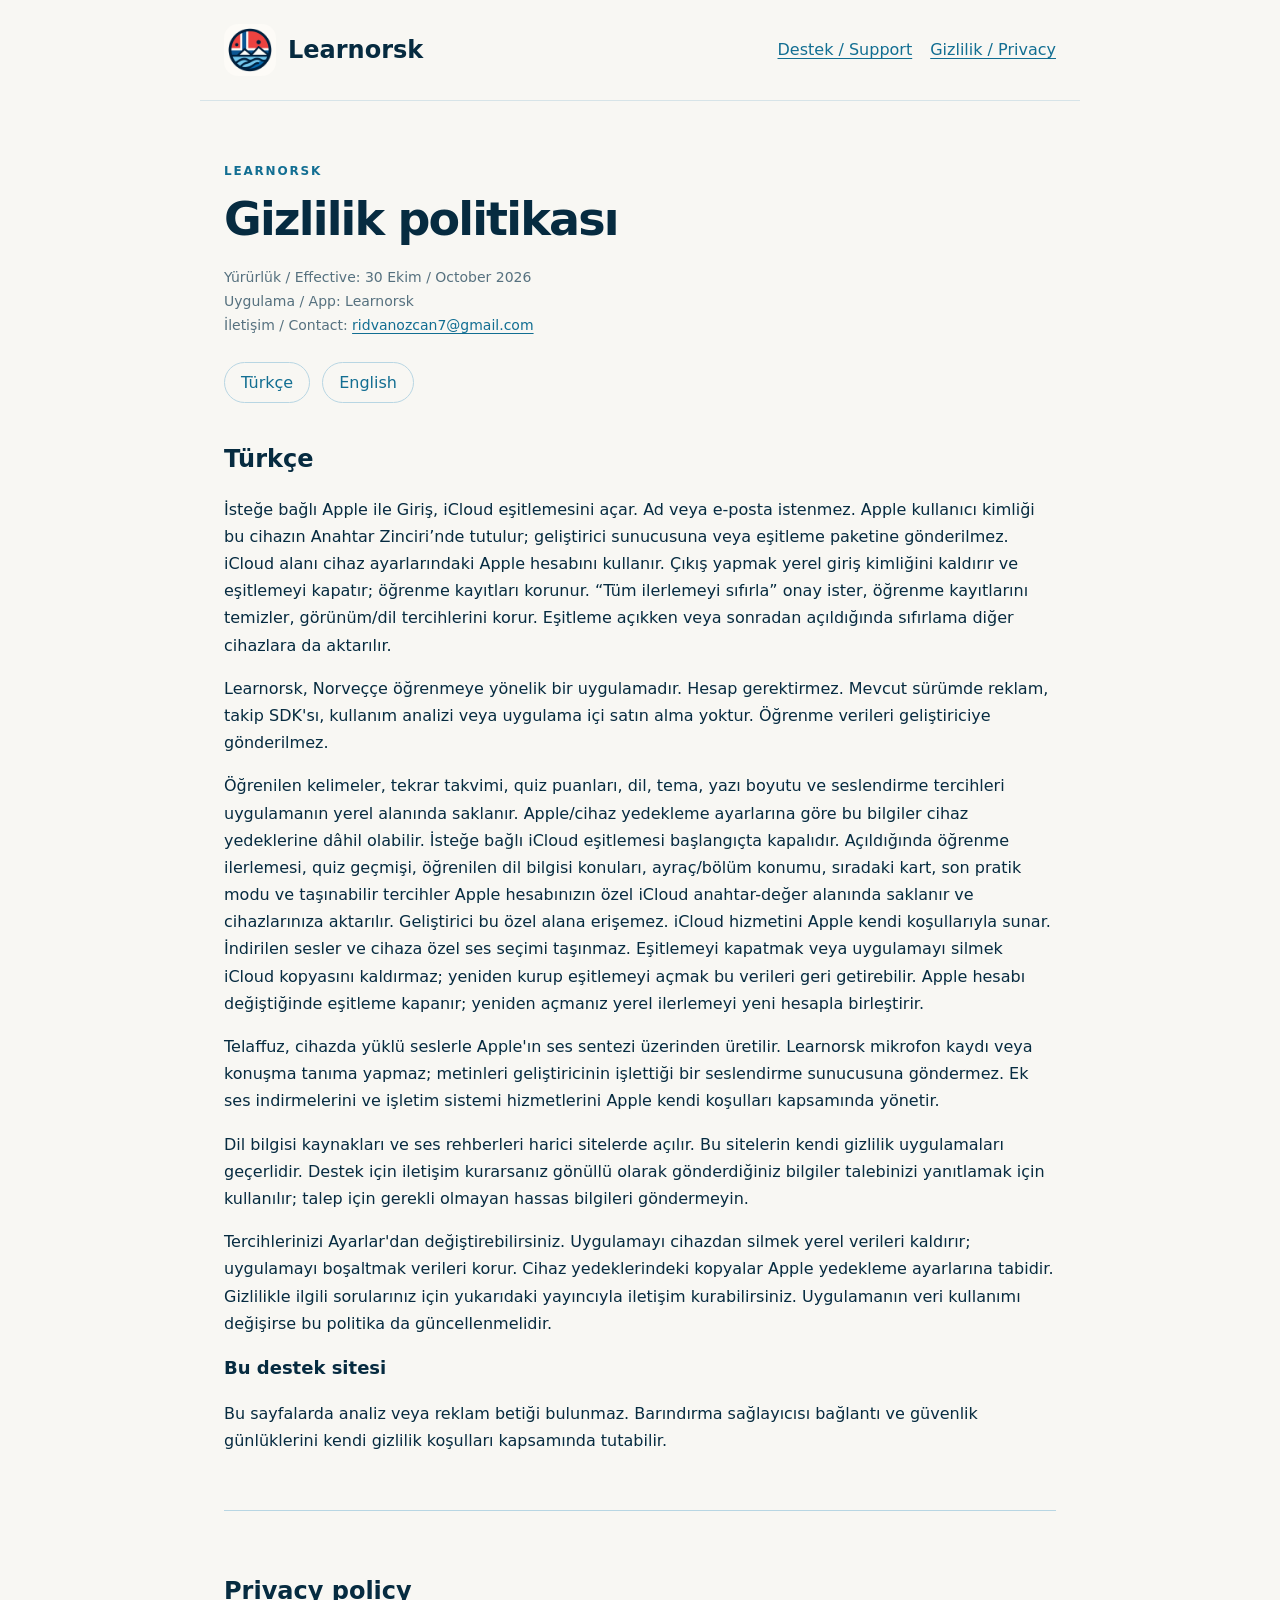
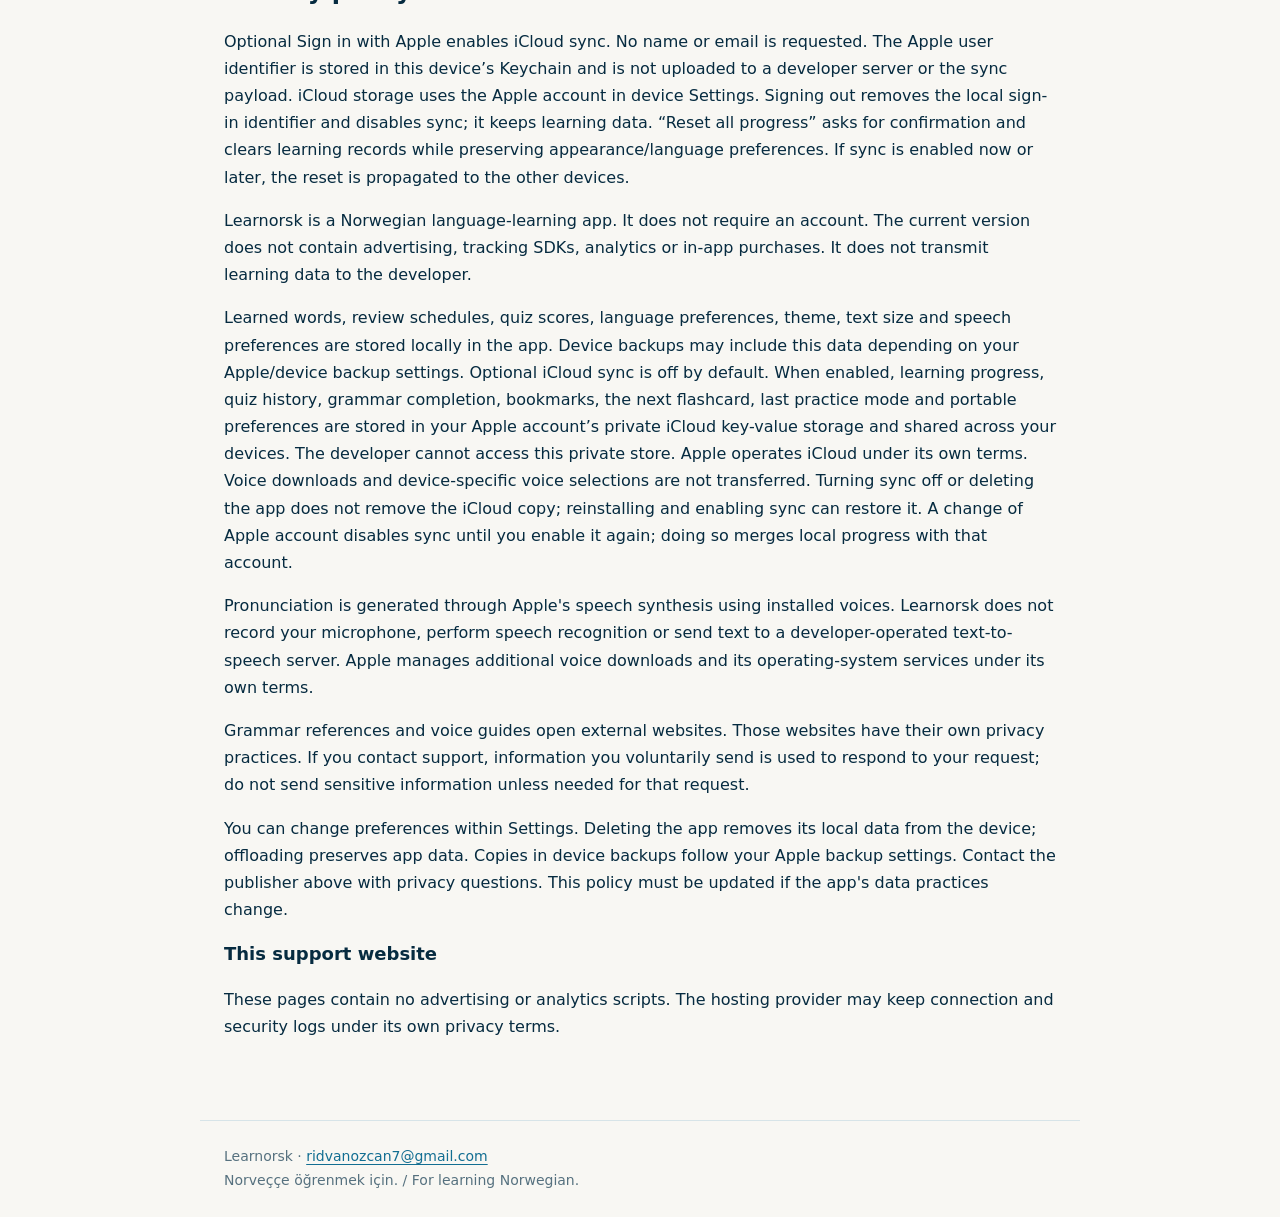
==== privacy.html @ 53f9f078 "Publish Learnorsk support and privacy pages" ====
<!doctype html><html lang="tr"><head><meta charset="utf-8"><meta name="viewport" content="width=device-width, initial-scale=1"><meta name="description" content="Learnorsk gizlilik politikası. Learnorsk privacy policy."><meta http-equiv="Content-Security-Policy" content="default-src 'none'; img-src 'self'; style-src 'self'; base-uri 'none'; form-action 'none'"><title>Gizlilik / Privacy · Learnorsk</title><link rel="stylesheet" href="styles.css"><link rel="icon" href="brand.png"></head><body><header><a class="brand" href="index.html"><img src="brand.png" alt="" width="52" height="52">Learnorsk</a><nav aria-label="Sayfalar"><a href="index.html">Destek / Support</a><a href="privacy.html">Gizlilik / Privacy</a></nav></header><main><p class="eyebrow">Learnorsk</p><h1>Gizlilik politikası</h1><p class="muted">Yürürlük / Effective: 30 Ekim / October 2026<br>Uygulama / App: Learnorsk<br>İletişim / Contact: <a href="mailto:ridvanozcan7@gmail.com">ridvanozcan7@gmail.com</a></p><div class="languages"><a href="#tr" lang="tr">Türkçe</a><a href="#en" lang="en">English</a></div><section id="tr"><h2>Türkçe</h2><p>İsteğe bağlı Apple ile Giriş, iCloud eşitlemesini açar. Ad veya e-posta istenmez. Apple kullanıcı kimliği bu cihazın Anahtar Zinciri’nde tutulur; geliştirici sunucusuna veya eşitleme paketine gönderilmez. iCloud alanı cihaz ayarlarındaki Apple hesabını kullanır. Çıkış yapmak yerel giriş kimliğini kaldırır ve eşitlemeyi kapatır; öğrenme kayıtları korunur. “Tüm ilerlemeyi sıfırla” onay ister, öğrenme kayıtlarını temizler, görünüm/dil tercihlerini korur. Eşitleme açıkken veya sonradan açıldığında sıfırlama diğer cihazlara da aktarılır.</p>
<p>Learnorsk, Norveççe öğrenmeye yönelik bir uygulamadır. Hesap gerektirmez. Mevcut sürümde reklam, takip SDK&#x27;sı, kullanım analizi veya uygulama içi satın alma yoktur. Öğrenme verileri geliştiriciye gönderilmez.</p>
<p>Öğrenilen kelimeler, tekrar takvimi, quiz puanları, dil, tema, yazı boyutu ve seslendirme tercihleri uygulamanın yerel alanında saklanır. Apple/cihaz yedekleme ayarlarına göre bu bilgiler cihaz yedeklerine dâhil olabilir. İsteğe bağlı iCloud eşitlemesi başlangıçta kapalıdır. Açıldığında öğrenme ilerlemesi, quiz geçmişi, öğrenilen dil bilgisi konuları, ayraç/bölüm konumu, sıradaki kart, son pratik modu ve taşınabilir tercihler Apple hesabınızın özel iCloud anahtar-değer alanında saklanır ve cihazlarınıza aktarılır. Geliştirici bu özel alana erişemez. iCloud hizmetini Apple kendi koşullarıyla sunar. İndirilen sesler ve cihaza özel ses seçimi taşınmaz. Eşitlemeyi kapatmak veya uygulamayı silmek iCloud kopyasını kaldırmaz; yeniden kurup eşitlemeyi açmak bu verileri geri getirebilir. Apple hesabı değiştiğinde eşitleme kapanır; yeniden açmanız yerel ilerlemeyi yeni hesapla birleştirir.</p>
<p>Telaffuz, cihazda yüklü seslerle Apple&#x27;ın ses sentezi üzerinden üretilir. Learnorsk mikrofon kaydı veya konuşma tanıma yapmaz; metinleri geliştiricinin işlettiği bir seslendirme sunucusuna göndermez. Ek ses indirmelerini ve işletim sistemi hizmetlerini Apple kendi koşulları kapsamında yönetir.</p>
<p>Dil bilgisi kaynakları ve ses rehberleri harici sitelerde açılır. Bu sitelerin kendi gizlilik uygulamaları geçerlidir. Destek için iletişim kurarsanız gönüllü olarak gönderdiğiniz bilgiler talebinizi yanıtlamak için kullanılır; talep için gerekli olmayan hassas bilgileri göndermeyin.</p>
<p>Tercihlerinizi Ayarlar&#x27;dan değiştirebilirsiniz. Uygulamayı cihazdan silmek yerel verileri kaldırır; uygulamayı boşaltmak verileri korur. Cihaz yedeklerindeki kopyalar Apple yedekleme ayarlarına tabidir. Gizlilikle ilgili sorularınız için yukarıdaki yayıncıyla iletişim kurabilirsiniz. Uygulamanın veri kullanımı değişirse bu politika da güncellenmelidir.</p><h3>Bu destek sitesi</h3><p>Bu sayfalarda analiz veya reklam betiği bulunmaz. Barındırma sağlayıcısı bağlantı ve güvenlik günlüklerini kendi gizlilik koşulları kapsamında tutabilir.</p></section><section id="en" class="english" lang="en"><h2>Privacy policy</h2><p>Optional Sign in with Apple enables iCloud sync. No name or email is requested. The Apple user identifier is stored in this device’s Keychain and is not uploaded to a developer server or the sync payload. iCloud storage uses the Apple account in device Settings. Signing out removes the local sign-in identifier and disables sync; it keeps learning data. “Reset all progress” asks for confirmation and clears learning records while preserving appearance/language preferences. If sync is enabled now or later, the reset is propagated to the other devices.</p>
<p>Learnorsk is a Norwegian language-learning app. It does not require an account. The current version does not contain advertising, tracking SDKs, analytics or in-app purchases. It does not transmit learning data to the developer.</p>
<p>Learned words, review schedules, quiz scores, language preferences, theme, text size and speech preferences are stored locally in the app. Device backups may include this data depending on your Apple/device backup settings. Optional iCloud sync is off by default. When enabled, learning progress, quiz history, grammar completion, bookmarks, the next flashcard, last practice mode and portable preferences are stored in your Apple account’s private iCloud key-value storage and shared across your devices. The developer cannot access this private store. Apple operates iCloud under its own terms. Voice downloads and device-specific voice selections are not transferred. Turning sync off or deleting the app does not remove the iCloud copy; reinstalling and enabling sync can restore it. A change of Apple account disables sync until you enable it again; doing so merges local progress with that account.</p>
<p>Pronunciation is generated through Apple&#x27;s speech synthesis using installed voices. Learnorsk does not record your microphone, perform speech recognition or send text to a developer-operated text-to-speech server. Apple manages additional voice downloads and its operating-system services under its own terms.</p>
<p>Grammar references and voice guides open external websites. Those websites have their own privacy practices. If you contact support, information you voluntarily send is used to respond to your request; do not send sensitive information unless needed for that request.</p>
<p>You can change preferences within Settings. Deleting the app removes its local data from the device; offloading preserves app data. Copies in device backups follow your Apple backup settings. Contact the publisher above with privacy questions. This policy must be updated if the app&#x27;s data practices change.</p><h3>This support website</h3><p>These pages contain no advertising or analytics scripts. The hosting provider may keep connection and security logs under its own privacy terms.</p></section></main><footer>Learnorsk · <a href="mailto:ridvanozcan7@gmail.com">ridvanozcan7@gmail.com</a><br>Norveççe öğrenmek için. / For learning Norwegian.</footer></body></html>
---- styles.css ----
*{box-sizing:border-box}html{scroll-behavior:smooth}body{margin:0;background:#f8f7f3;color:#062b40;font-family:system-ui,-apple-system,BlinkMacSystemFont,"Segoe UI",sans-serif;line-height:1.7}a{color:#126e92;text-underline-offset:.2em}a:hover{color:#d84848}header,main,footer{max-width:880px;margin:auto;padding:24px}header{display:flex;align-items:center;justify-content:space-between;gap:16px;border-bottom:1px solid #d7e4e8}.brand{display:flex;align-items:center;gap:12px;font-size:24px;font-weight:800;text-decoration:none;color:#062b40}.brand img{width:52px;height:52px;border-radius:14px}nav{display:flex;gap:18px;flex-wrap:wrap}main{padding-top:48px;padding-bottom:64px}h1{font-size:clamp(32px,6vw,46px);line-height:1.15;letter-spacing:-.04em;margin:12px 0 20px}h2{font-size:24px;margin:36px 0 12px}h3{font-size:18px;margin:0 0 10px}.eyebrow{font-size:12px;font-weight:750;letter-spacing:.15em;text-transform:uppercase;color:#126e92}.lead{font-size:19px;color:#426273;max-width:660px}.contact,.card{background:#fff;border:1px solid #d7e4e8;border-radius:22px;padding:24px;margin:24px 0}.contact{border-left:5px solid #ed514e}.contact a{font-size:clamp(17px,4vw,24px);font-weight:700;overflow-wrap:anywhere}.languages{display:flex;gap:12px;margin:24px 0}.languages a{border:1px solid #b8d6e3;border-radius:999px;padding:6px 16px;text-decoration:none}.muted,footer{color:#56717f;font-size:14px}section{scroll-margin-top:24px}footer{border-top:1px solid #d7e4e8}.english{margin-top:56px;padding-top:24px;border-top:1px solid #b8d6e3}li+li{margin-top:8px}:focus-visible{outline:3px solid #ed514e;outline-offset:4px}@media(max-width:560px){header{align-items:flex-start;flex-direction:column}header,main,footer{padding-left:20px;padding-right:20px}.card,.contact{padding:20px}}@media(prefers-reduced-motion:reduce){html{scroll-behavior:auto}}
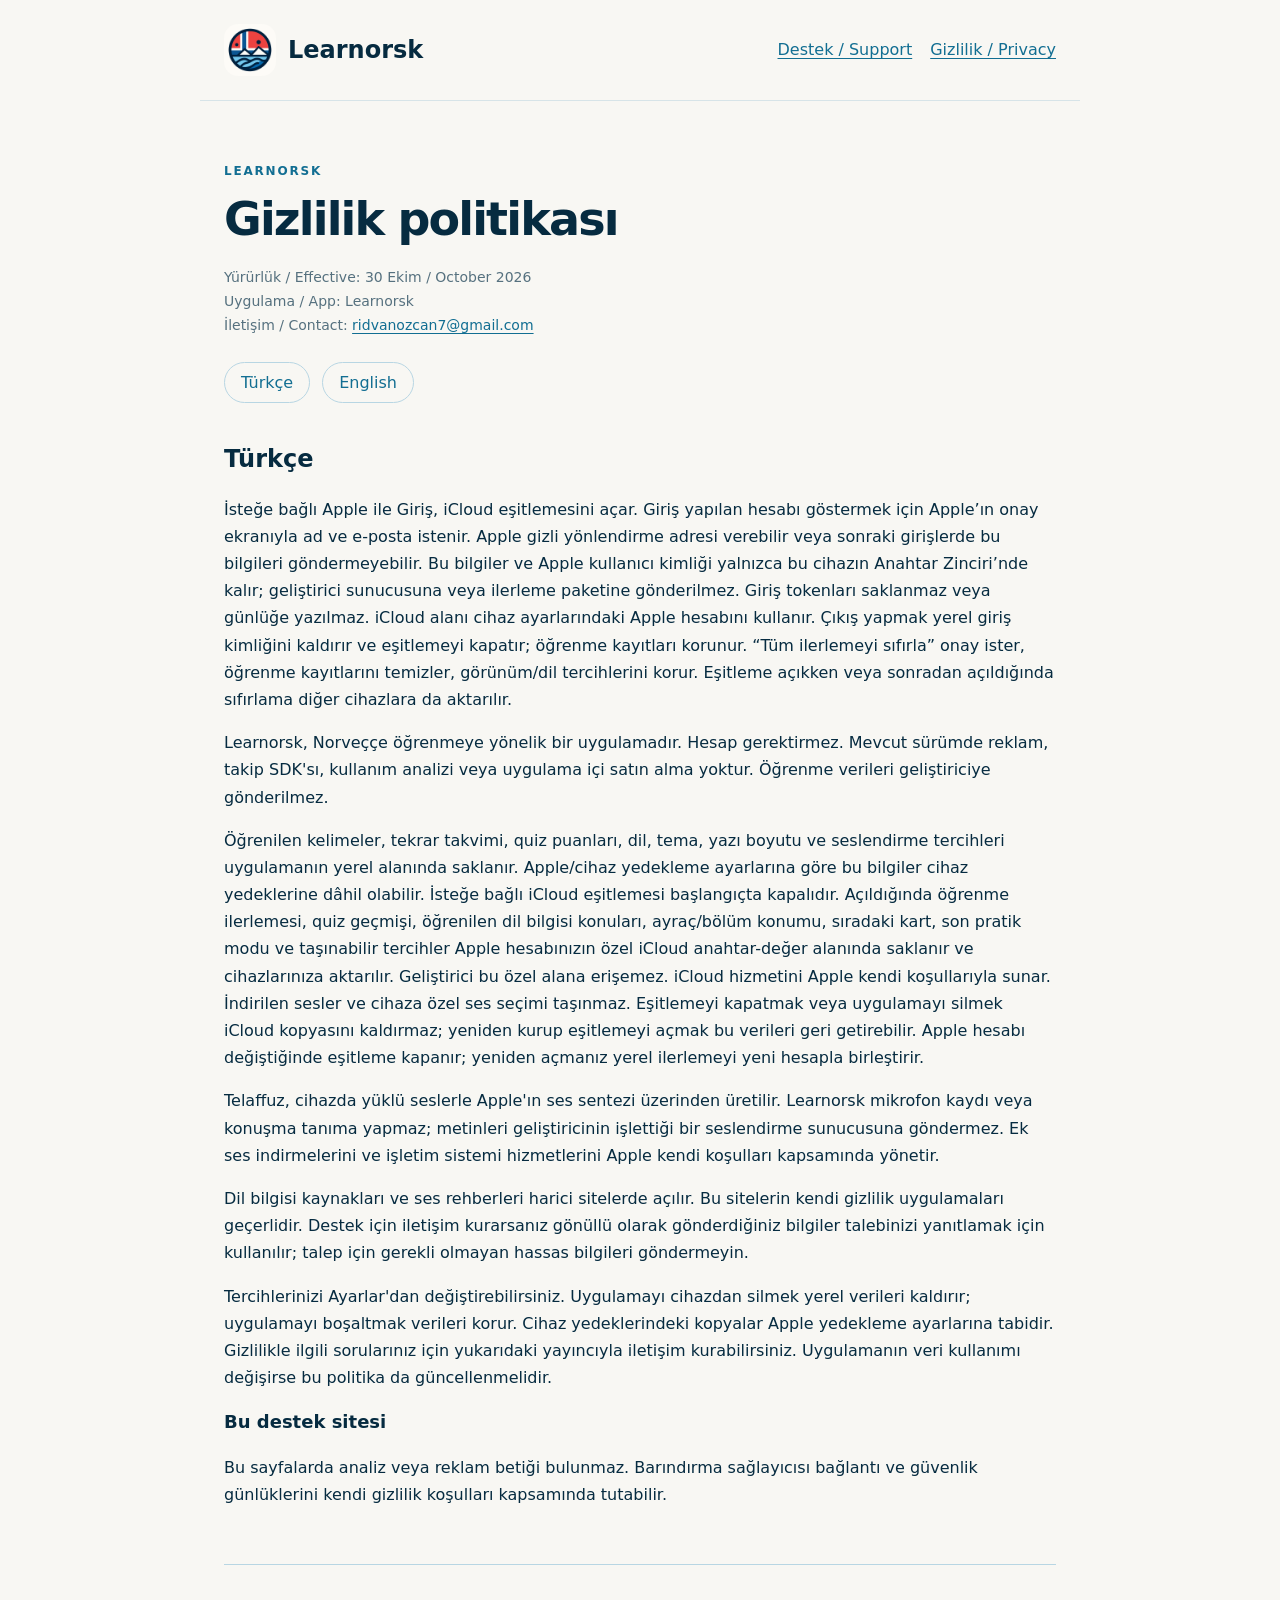
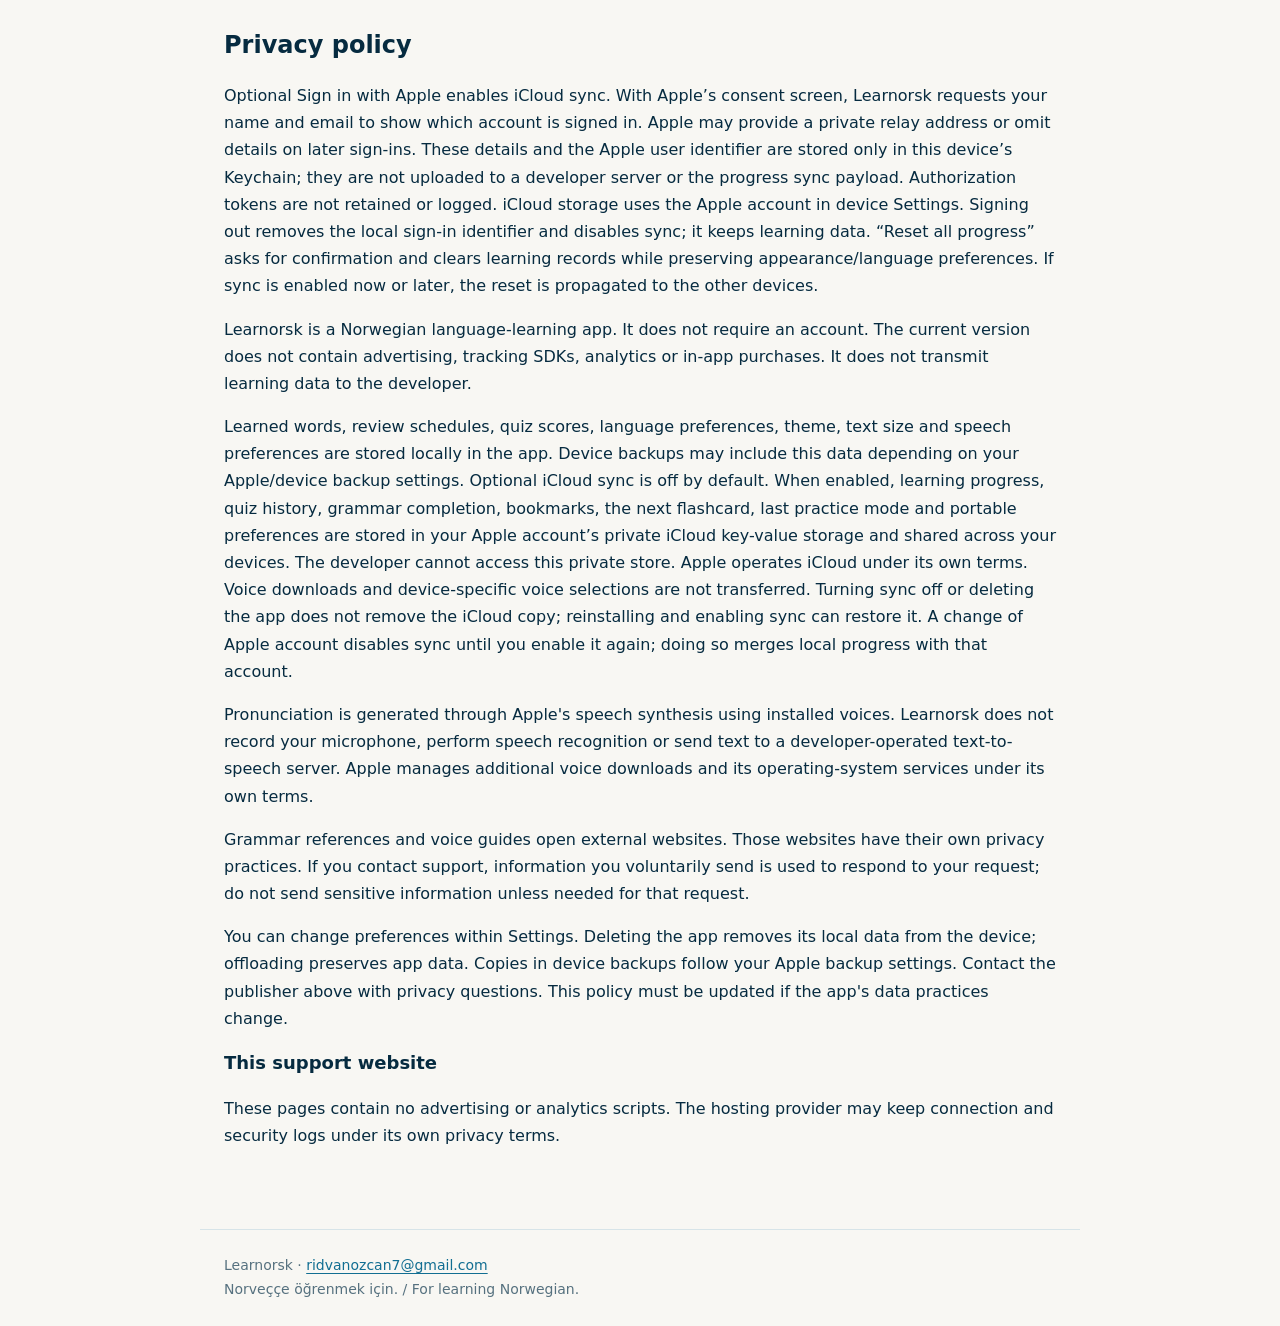
==== commit 90873b99: "Update account display privacy and recommended voice guidance" ====
--- a/privacy.html
+++ b/privacy.html
@@ -1,9 +1,9 @@
-<!doctype html><html lang="tr"><head><meta charset="utf-8"><meta name="viewport" content="width=device-width, initial-scale=1"><meta name="description" content="Learnorsk gizlilik politikası. Learnorsk privacy policy."><meta http-equiv="Content-Security-Policy" content="default-src 'none'; img-src 'self'; style-src 'self'; base-uri 'none'; form-action 'none'"><title>Gizlilik / Privacy · Learnorsk</title><link rel="stylesheet" href="styles.css"><link rel="icon" href="brand.png"></head><body><header><a class="brand" href="index.html"><img src="brand.png" alt="" width="52" height="52">Learnorsk</a><nav aria-label="Sayfalar"><a href="index.html">Destek / Support</a><a href="privacy.html">Gizlilik / Privacy</a></nav></header><main><p class="eyebrow">Learnorsk</p><h1>Gizlilik politikası</h1><p class="muted">Yürürlük / Effective: 30 Ekim / October 2026<br>Uygulama / App: Learnorsk<br>İletişim / Contact: <a href="mailto:ridvanozcan7@gmail.com">ridvanozcan7@gmail.com</a></p><div class="languages"><a href="#tr" lang="tr">Türkçe</a><a href="#en" lang="en">English</a></div><section id="tr"><h2>Türkçe</h2><p>İsteğe bağlı Apple ile Giriş, iCloud eşitlemesini açar. Ad veya e-posta istenmez. Apple kullanıcı kimliği bu cihazın Anahtar Zinciri’nde tutulur; geliştirici sunucusuna veya eşitleme paketine gönderilmez. iCloud alanı cihaz ayarlarındaki Apple hesabını kullanır. Çıkış yapmak yerel giriş kimliğini kaldırır ve eşitlemeyi kapatır; öğrenme kayıtları korunur. “Tüm ilerlemeyi sıfırla” onay ister, öğrenme kayıtlarını temizler, görünüm/dil tercihlerini korur. Eşitleme açıkken veya sonradan açıldığında sıfırlama diğer cihazlara da aktarılır.</p>
+<!doctype html><html lang="tr"><head><meta charset="utf-8"><meta name="viewport" content="width=device-width, initial-scale=1"><meta name="description" content="Learnorsk gizlilik politikası. Learnorsk privacy policy."><meta http-equiv="Content-Security-Policy" content="default-src 'none'; img-src 'self'; style-src 'self'; base-uri 'none'; form-action 'none'"><title>Gizlilik / Privacy · Learnorsk</title><link rel="stylesheet" href="styles.css"><link rel="icon" href="brand.png"></head><body><header><a class="brand" href="index.html"><img src="brand.png" alt="" width="52" height="52">Learnorsk</a><nav aria-label="Sayfalar"><a href="index.html">Destek / Support</a><a href="privacy.html">Gizlilik / Privacy</a></nav></header><main><p class="eyebrow">Learnorsk</p><h1>Gizlilik politikası</h1><p class="muted">Yürürlük / Effective: 30 Ekim / October 2026<br>Uygulama / App: Learnorsk<br>İletişim / Contact: <a href="mailto:ridvanozcan7@gmail.com">ridvanozcan7@gmail.com</a></p><div class="languages"><a href="#tr" lang="tr">Türkçe</a><a href="#en" lang="en">English</a></div><section id="tr"><h2>Türkçe</h2><p>İsteğe bağlı Apple ile Giriş, iCloud eşitlemesini açar. Giriş yapılan hesabı göstermek için Apple’ın onay ekranıyla ad ve e-posta istenir. Apple gizli yönlendirme adresi verebilir veya sonraki girişlerde bu bilgileri göndermeyebilir. Bu bilgiler ve Apple kullanıcı kimliği yalnızca bu cihazın Anahtar Zinciri’nde kalır; geliştirici sunucusuna veya ilerleme paketine gönderilmez. Giriş tokenları saklanmaz veya günlüğe yazılmaz. iCloud alanı cihaz ayarlarındaki Apple hesabını kullanır. Çıkış yapmak yerel giriş kimliğini kaldırır ve eşitlemeyi kapatır; öğrenme kayıtları korunur. “Tüm ilerlemeyi sıfırla” onay ister, öğrenme kayıtlarını temizler, görünüm/dil tercihlerini korur. Eşitleme açıkken veya sonradan açıldığında sıfırlama diğer cihazlara da aktarılır.</p>
 <p>Learnorsk, Norveççe öğrenmeye yönelik bir uygulamadır. Hesap gerektirmez. Mevcut sürümde reklam, takip SDK&#x27;sı, kullanım analizi veya uygulama içi satın alma yoktur. Öğrenme verileri geliştiriciye gönderilmez.</p>
 <p>Öğrenilen kelimeler, tekrar takvimi, quiz puanları, dil, tema, yazı boyutu ve seslendirme tercihleri uygulamanın yerel alanında saklanır. Apple/cihaz yedekleme ayarlarına göre bu bilgiler cihaz yedeklerine dâhil olabilir. İsteğe bağlı iCloud eşitlemesi başlangıçta kapalıdır. Açıldığında öğrenme ilerlemesi, quiz geçmişi, öğrenilen dil bilgisi konuları, ayraç/bölüm konumu, sıradaki kart, son pratik modu ve taşınabilir tercihler Apple hesabınızın özel iCloud anahtar-değer alanında saklanır ve cihazlarınıza aktarılır. Geliştirici bu özel alana erişemez. iCloud hizmetini Apple kendi koşullarıyla sunar. İndirilen sesler ve cihaza özel ses seçimi taşınmaz. Eşitlemeyi kapatmak veya uygulamayı silmek iCloud kopyasını kaldırmaz; yeniden kurup eşitlemeyi açmak bu verileri geri getirebilir. Apple hesabı değiştiğinde eşitleme kapanır; yeniden açmanız yerel ilerlemeyi yeni hesapla birleştirir.</p>
 <p>Telaffuz, cihazda yüklü seslerle Apple&#x27;ın ses sentezi üzerinden üretilir. Learnorsk mikrofon kaydı veya konuşma tanıma yapmaz; metinleri geliştiricinin işlettiği bir seslendirme sunucusuna göndermez. Ek ses indirmelerini ve işletim sistemi hizmetlerini Apple kendi koşulları kapsamında yönetir.</p>
 <p>Dil bilgisi kaynakları ve ses rehberleri harici sitelerde açılır. Bu sitelerin kendi gizlilik uygulamaları geçerlidir. Destek için iletişim kurarsanız gönüllü olarak gönderdiğiniz bilgiler talebinizi yanıtlamak için kullanılır; talep için gerekli olmayan hassas bilgileri göndermeyin.</p>
-<p>Tercihlerinizi Ayarlar&#x27;dan değiştirebilirsiniz. Uygulamayı cihazdan silmek yerel verileri kaldırır; uygulamayı boşaltmak verileri korur. Cihaz yedeklerindeki kopyalar Apple yedekleme ayarlarına tabidir. Gizlilikle ilgili sorularınız için yukarıdaki yayıncıyla iletişim kurabilirsiniz. Uygulamanın veri kullanımı değişirse bu politika da güncellenmelidir.</p><h3>Bu destek sitesi</h3><p>Bu sayfalarda analiz veya reklam betiği bulunmaz. Barındırma sağlayıcısı bağlantı ve güvenlik günlüklerini kendi gizlilik koşulları kapsamında tutabilir.</p></section><section id="en" class="english" lang="en"><h2>Privacy policy</h2><p>Optional Sign in with Apple enables iCloud sync. No name or email is requested. The Apple user identifier is stored in this device’s Keychain and is not uploaded to a developer server or the sync payload. iCloud storage uses the Apple account in device Settings. Signing out removes the local sign-in identifier and disables sync; it keeps learning data. “Reset all progress” asks for confirmation and clears learning records while preserving appearance/language preferences. If sync is enabled now or later, the reset is propagated to the other devices.</p>
+<p>Tercihlerinizi Ayarlar&#x27;dan değiştirebilirsiniz. Uygulamayı cihazdan silmek yerel verileri kaldırır; uygulamayı boşaltmak verileri korur. Cihaz yedeklerindeki kopyalar Apple yedekleme ayarlarına tabidir. Gizlilikle ilgili sorularınız için yukarıdaki yayıncıyla iletişim kurabilirsiniz. Uygulamanın veri kullanımı değişirse bu politika da güncellenmelidir.</p><h3>Bu destek sitesi</h3><p>Bu sayfalarda analiz veya reklam betiği bulunmaz. Barındırma sağlayıcısı bağlantı ve güvenlik günlüklerini kendi gizlilik koşulları kapsamında tutabilir.</p></section><section id="en" class="english" lang="en"><h2>Privacy policy</h2><p>Optional Sign in with Apple enables iCloud sync. With Apple’s consent screen, Learnorsk requests your name and email to show which account is signed in. Apple may provide a private relay address or omit details on later sign-ins. These details and the Apple user identifier are stored only in this device’s Keychain; they are not uploaded to a developer server or the progress sync payload. Authorization tokens are not retained or logged. iCloud storage uses the Apple account in device Settings. Signing out removes the local sign-in identifier and disables sync; it keeps learning data. “Reset all progress” asks for confirmation and clears learning records while preserving appearance/language preferences. If sync is enabled now or later, the reset is propagated to the other devices.</p>
 <p>Learnorsk is a Norwegian language-learning app. It does not require an account. The current version does not contain advertising, tracking SDKs, analytics or in-app purchases. It does not transmit learning data to the developer.</p>
 <p>Learned words, review schedules, quiz scores, language preferences, theme, text size and speech preferences are stored locally in the app. Device backups may include this data depending on your Apple/device backup settings. Optional iCloud sync is off by default. When enabled, learning progress, quiz history, grammar completion, bookmarks, the next flashcard, last practice mode and portable preferences are stored in your Apple account’s private iCloud key-value storage and shared across your devices. The developer cannot access this private store. Apple operates iCloud under its own terms. Voice downloads and device-specific voice selections are not transferred. Turning sync off or deleting the app does not remove the iCloud copy; reinstalling and enabling sync can restore it. A change of Apple account disables sync until you enable it again; doing so merges local progress with that account.</p>
 <p>Pronunciation is generated through Apple&#x27;s speech synthesis using installed voices. Learnorsk does not record your microphone, perform speech recognition or send text to a developer-operated text-to-speech server. Apple manages additional voice downloads and its operating-system services under its own terms.</p>
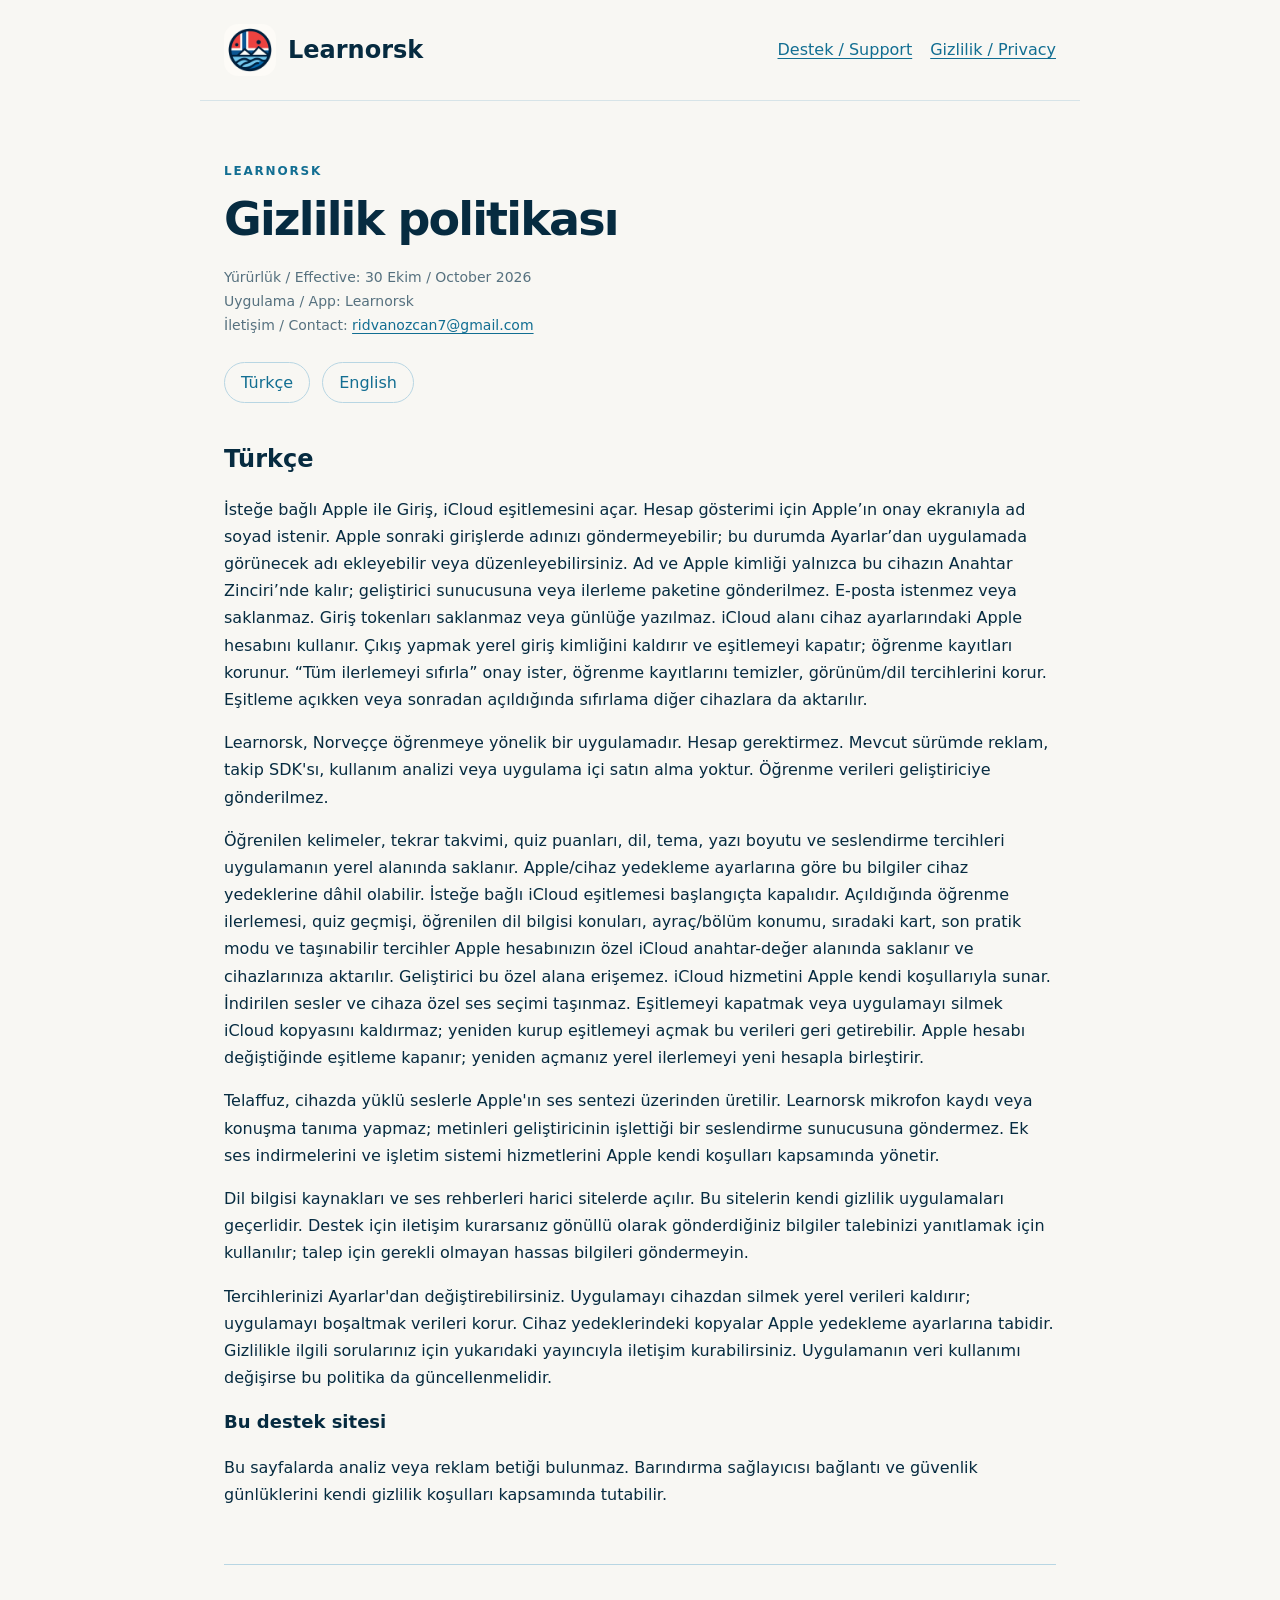
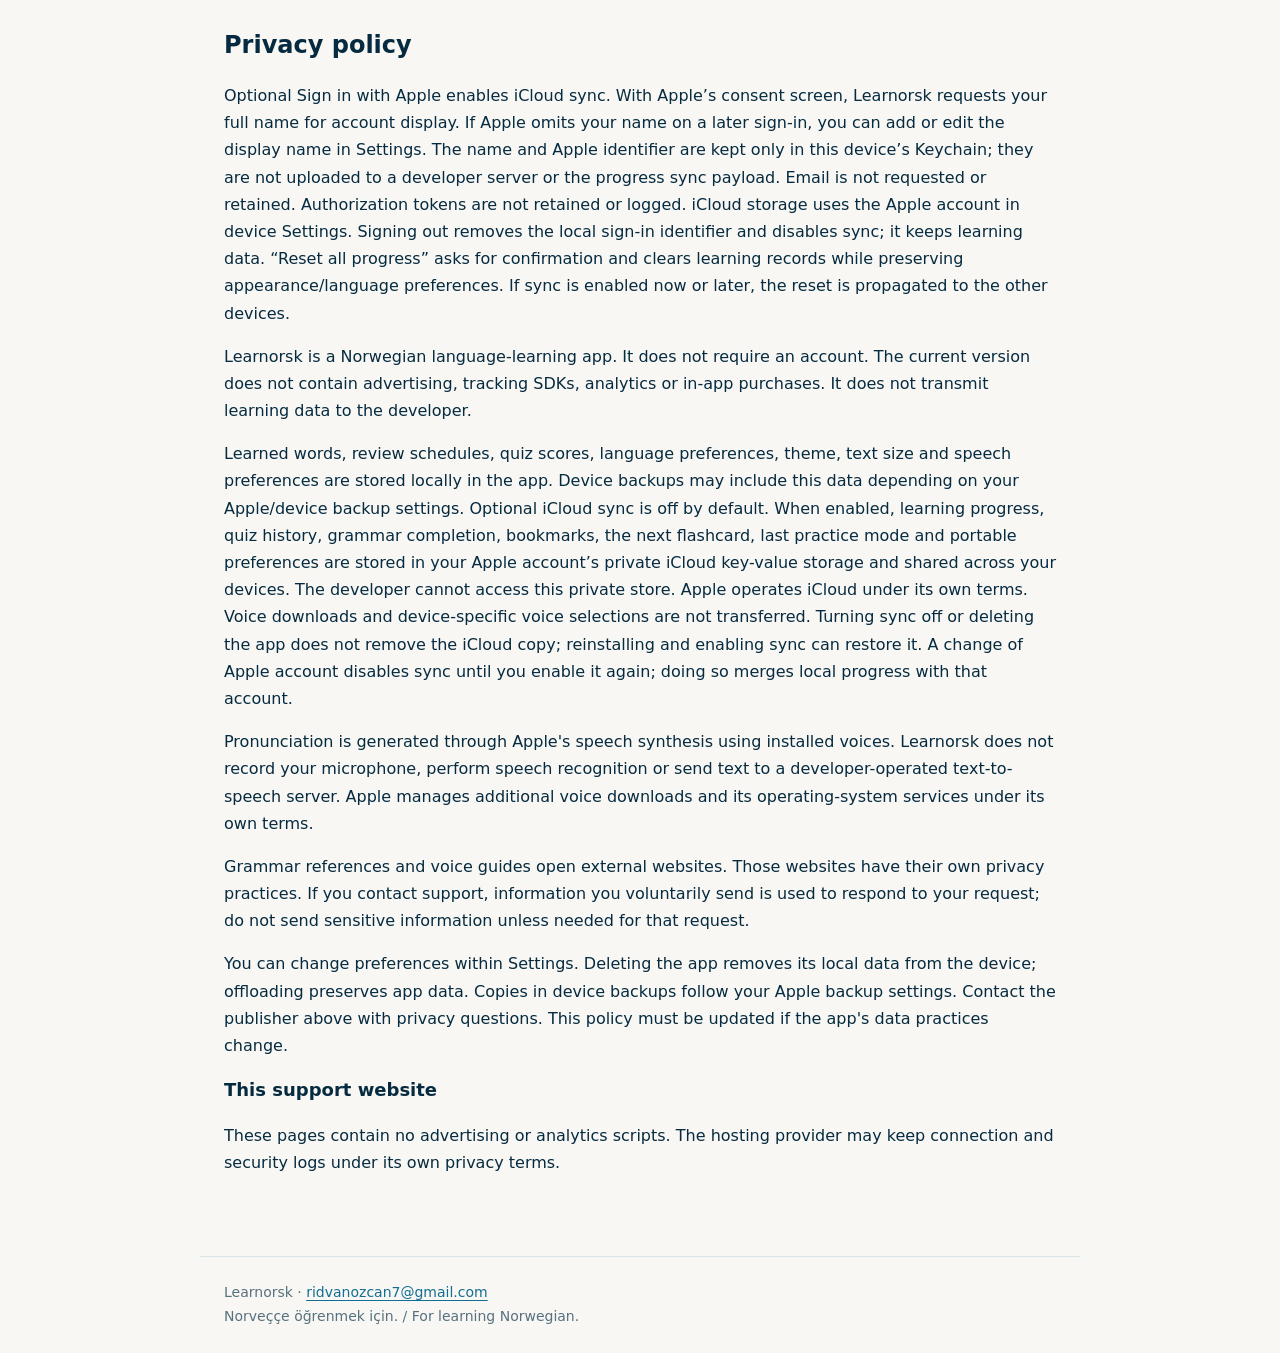
==== commit e089598c: "Clarify full-name display and device-only account privacy" ====
--- a/privacy.html
+++ b/privacy.html
@@ -1,9 +1,9 @@
-<!doctype html><html lang="tr"><head><meta charset="utf-8"><meta name="viewport" content="width=device-width, initial-scale=1"><meta name="description" content="Learnorsk gizlilik politikası. Learnorsk privacy policy."><meta http-equiv="Content-Security-Policy" content="default-src 'none'; img-src 'self'; style-src 'self'; base-uri 'none'; form-action 'none'"><title>Gizlilik / Privacy · Learnorsk</title><link rel="stylesheet" href="styles.css"><link rel="icon" href="brand.png"></head><body><header><a class="brand" href="index.html"><img src="brand.png" alt="" width="52" height="52">Learnorsk</a><nav aria-label="Sayfalar"><a href="index.html">Destek / Support</a><a href="privacy.html">Gizlilik / Privacy</a></nav></header><main><p class="eyebrow">Learnorsk</p><h1>Gizlilik politikası</h1><p class="muted">Yürürlük / Effective: 30 Ekim / October 2026<br>Uygulama / App: Learnorsk<br>İletişim / Contact: <a href="mailto:ridvanozcan7@gmail.com">ridvanozcan7@gmail.com</a></p><div class="languages"><a href="#tr" lang="tr">Türkçe</a><a href="#en" lang="en">English</a></div><section id="tr"><h2>Türkçe</h2><p>İsteğe bağlı Apple ile Giriş, iCloud eşitlemesini açar. Giriş yapılan hesabı göstermek için Apple’ın onay ekranıyla ad ve e-posta istenir. Apple gizli yönlendirme adresi verebilir veya sonraki girişlerde bu bilgileri göndermeyebilir. Bu bilgiler ve Apple kullanıcı kimliği yalnızca bu cihazın Anahtar Zinciri’nde kalır; geliştirici sunucusuna veya ilerleme paketine gönderilmez. Giriş tokenları saklanmaz veya günlüğe yazılmaz. iCloud alanı cihaz ayarlarındaki Apple hesabını kullanır. Çıkış yapmak yerel giriş kimliğini kaldırır ve eşitlemeyi kapatır; öğrenme kayıtları korunur. “Tüm ilerlemeyi sıfırla” onay ister, öğrenme kayıtlarını temizler, görünüm/dil tercihlerini korur. Eşitleme açıkken veya sonradan açıldığında sıfırlama diğer cihazlara da aktarılır.</p>
+<!doctype html><html lang="tr"><head><meta charset="utf-8"><meta name="viewport" content="width=device-width, initial-scale=1"><meta name="description" content="Learnorsk gizlilik politikası. Learnorsk privacy policy."><meta http-equiv="Content-Security-Policy" content="default-src 'none'; img-src 'self'; style-src 'self'; base-uri 'none'; form-action 'none'"><title>Gizlilik / Privacy · Learnorsk</title><link rel="stylesheet" href="styles.css"><link rel="icon" href="brand.png"></head><body><header><a class="brand" href="index.html"><img src="brand.png" alt="" width="52" height="52">Learnorsk</a><nav aria-label="Sayfalar"><a href="index.html">Destek / Support</a><a href="privacy.html">Gizlilik / Privacy</a></nav></header><main><p class="eyebrow">Learnorsk</p><h1>Gizlilik politikası</h1><p class="muted">Yürürlük / Effective: 30 Ekim / October 2026<br>Uygulama / App: Learnorsk<br>İletişim / Contact: <a href="mailto:ridvanozcan7@gmail.com">ridvanozcan7@gmail.com</a></p><div class="languages"><a href="#tr" lang="tr">Türkçe</a><a href="#en" lang="en">English</a></div><section id="tr"><h2>Türkçe</h2><p>İsteğe bağlı Apple ile Giriş, iCloud eşitlemesini açar. Hesap gösterimi için Apple’ın onay ekranıyla ad soyad istenir. Apple sonraki girişlerde adınızı göndermeyebilir; bu durumda Ayarlar’dan uygulamada görünecek adı ekleyebilir veya düzenleyebilirsiniz. Ad ve Apple kimliği yalnızca bu cihazın Anahtar Zinciri’nde kalır; geliştirici sunucusuna veya ilerleme paketine gönderilmez. E-posta istenmez veya saklanmaz. Giriş tokenları saklanmaz veya günlüğe yazılmaz. iCloud alanı cihaz ayarlarındaki Apple hesabını kullanır. Çıkış yapmak yerel giriş kimliğini kaldırır ve eşitlemeyi kapatır; öğrenme kayıtları korunur. “Tüm ilerlemeyi sıfırla” onay ister, öğrenme kayıtlarını temizler, görünüm/dil tercihlerini korur. Eşitleme açıkken veya sonradan açıldığında sıfırlama diğer cihazlara da aktarılır.</p>
 <p>Learnorsk, Norveççe öğrenmeye yönelik bir uygulamadır. Hesap gerektirmez. Mevcut sürümde reklam, takip SDK&#x27;sı, kullanım analizi veya uygulama içi satın alma yoktur. Öğrenme verileri geliştiriciye gönderilmez.</p>
 <p>Öğrenilen kelimeler, tekrar takvimi, quiz puanları, dil, tema, yazı boyutu ve seslendirme tercihleri uygulamanın yerel alanında saklanır. Apple/cihaz yedekleme ayarlarına göre bu bilgiler cihaz yedeklerine dâhil olabilir. İsteğe bağlı iCloud eşitlemesi başlangıçta kapalıdır. Açıldığında öğrenme ilerlemesi, quiz geçmişi, öğrenilen dil bilgisi konuları, ayraç/bölüm konumu, sıradaki kart, son pratik modu ve taşınabilir tercihler Apple hesabınızın özel iCloud anahtar-değer alanında saklanır ve cihazlarınıza aktarılır. Geliştirici bu özel alana erişemez. iCloud hizmetini Apple kendi koşullarıyla sunar. İndirilen sesler ve cihaza özel ses seçimi taşınmaz. Eşitlemeyi kapatmak veya uygulamayı silmek iCloud kopyasını kaldırmaz; yeniden kurup eşitlemeyi açmak bu verileri geri getirebilir. Apple hesabı değiştiğinde eşitleme kapanır; yeniden açmanız yerel ilerlemeyi yeni hesapla birleştirir.</p>
 <p>Telaffuz, cihazda yüklü seslerle Apple&#x27;ın ses sentezi üzerinden üretilir. Learnorsk mikrofon kaydı veya konuşma tanıma yapmaz; metinleri geliştiricinin işlettiği bir seslendirme sunucusuna göndermez. Ek ses indirmelerini ve işletim sistemi hizmetlerini Apple kendi koşulları kapsamında yönetir.</p>
 <p>Dil bilgisi kaynakları ve ses rehberleri harici sitelerde açılır. Bu sitelerin kendi gizlilik uygulamaları geçerlidir. Destek için iletişim kurarsanız gönüllü olarak gönderdiğiniz bilgiler talebinizi yanıtlamak için kullanılır; talep için gerekli olmayan hassas bilgileri göndermeyin.</p>
-<p>Tercihlerinizi Ayarlar&#x27;dan değiştirebilirsiniz. Uygulamayı cihazdan silmek yerel verileri kaldırır; uygulamayı boşaltmak verileri korur. Cihaz yedeklerindeki kopyalar Apple yedekleme ayarlarına tabidir. Gizlilikle ilgili sorularınız için yukarıdaki yayıncıyla iletişim kurabilirsiniz. Uygulamanın veri kullanımı değişirse bu politika da güncellenmelidir.</p><h3>Bu destek sitesi</h3><p>Bu sayfalarda analiz veya reklam betiği bulunmaz. Barındırma sağlayıcısı bağlantı ve güvenlik günlüklerini kendi gizlilik koşulları kapsamında tutabilir.</p></section><section id="en" class="english" lang="en"><h2>Privacy policy</h2><p>Optional Sign in with Apple enables iCloud sync. With Apple’s consent screen, Learnorsk requests your name and email to show which account is signed in. Apple may provide a private relay address or omit details on later sign-ins. These details and the Apple user identifier are stored only in this device’s Keychain; they are not uploaded to a developer server or the progress sync payload. Authorization tokens are not retained or logged. iCloud storage uses the Apple account in device Settings. Signing out removes the local sign-in identifier and disables sync; it keeps learning data. “Reset all progress” asks for confirmation and clears learning records while preserving appearance/language preferences. If sync is enabled now or later, the reset is propagated to the other devices.</p>
+<p>Tercihlerinizi Ayarlar&#x27;dan değiştirebilirsiniz. Uygulamayı cihazdan silmek yerel verileri kaldırır; uygulamayı boşaltmak verileri korur. Cihaz yedeklerindeki kopyalar Apple yedekleme ayarlarına tabidir. Gizlilikle ilgili sorularınız için yukarıdaki yayıncıyla iletişim kurabilirsiniz. Uygulamanın veri kullanımı değişirse bu politika da güncellenmelidir.</p><h3>Bu destek sitesi</h3><p>Bu sayfalarda analiz veya reklam betiği bulunmaz. Barındırma sağlayıcısı bağlantı ve güvenlik günlüklerini kendi gizlilik koşulları kapsamında tutabilir.</p></section><section id="en" class="english" lang="en"><h2>Privacy policy</h2><p>Optional Sign in with Apple enables iCloud sync. With Apple’s consent screen, Learnorsk requests your full name for account display. If Apple omits your name on a later sign-in, you can add or edit the display name in Settings. The name and Apple identifier are kept only in this device’s Keychain; they are not uploaded to a developer server or the progress sync payload. Email is not requested or retained. Authorization tokens are not retained or logged. iCloud storage uses the Apple account in device Settings. Signing out removes the local sign-in identifier and disables sync; it keeps learning data. “Reset all progress” asks for confirmation and clears learning records while preserving appearance/language preferences. If sync is enabled now or later, the reset is propagated to the other devices.</p>
 <p>Learnorsk is a Norwegian language-learning app. It does not require an account. The current version does not contain advertising, tracking SDKs, analytics or in-app purchases. It does not transmit learning data to the developer.</p>
 <p>Learned words, review schedules, quiz scores, language preferences, theme, text size and speech preferences are stored locally in the app. Device backups may include this data depending on your Apple/device backup settings. Optional iCloud sync is off by default. When enabled, learning progress, quiz history, grammar completion, bookmarks, the next flashcard, last practice mode and portable preferences are stored in your Apple account’s private iCloud key-value storage and shared across your devices. The developer cannot access this private store. Apple operates iCloud under its own terms. Voice downloads and device-specific voice selections are not transferred. Turning sync off or deleting the app does not remove the iCloud copy; reinstalling and enabling sync can restore it. A change of Apple account disables sync until you enable it again; doing so merges local progress with that account.</p>
 <p>Pronunciation is generated through Apple&#x27;s speech synthesis using installed voices. Learnorsk does not record your microphone, perform speech recognition or send text to a developer-operated text-to-speech server. Apple manages additional voice downloads and its operating-system services under its own terms.</p>
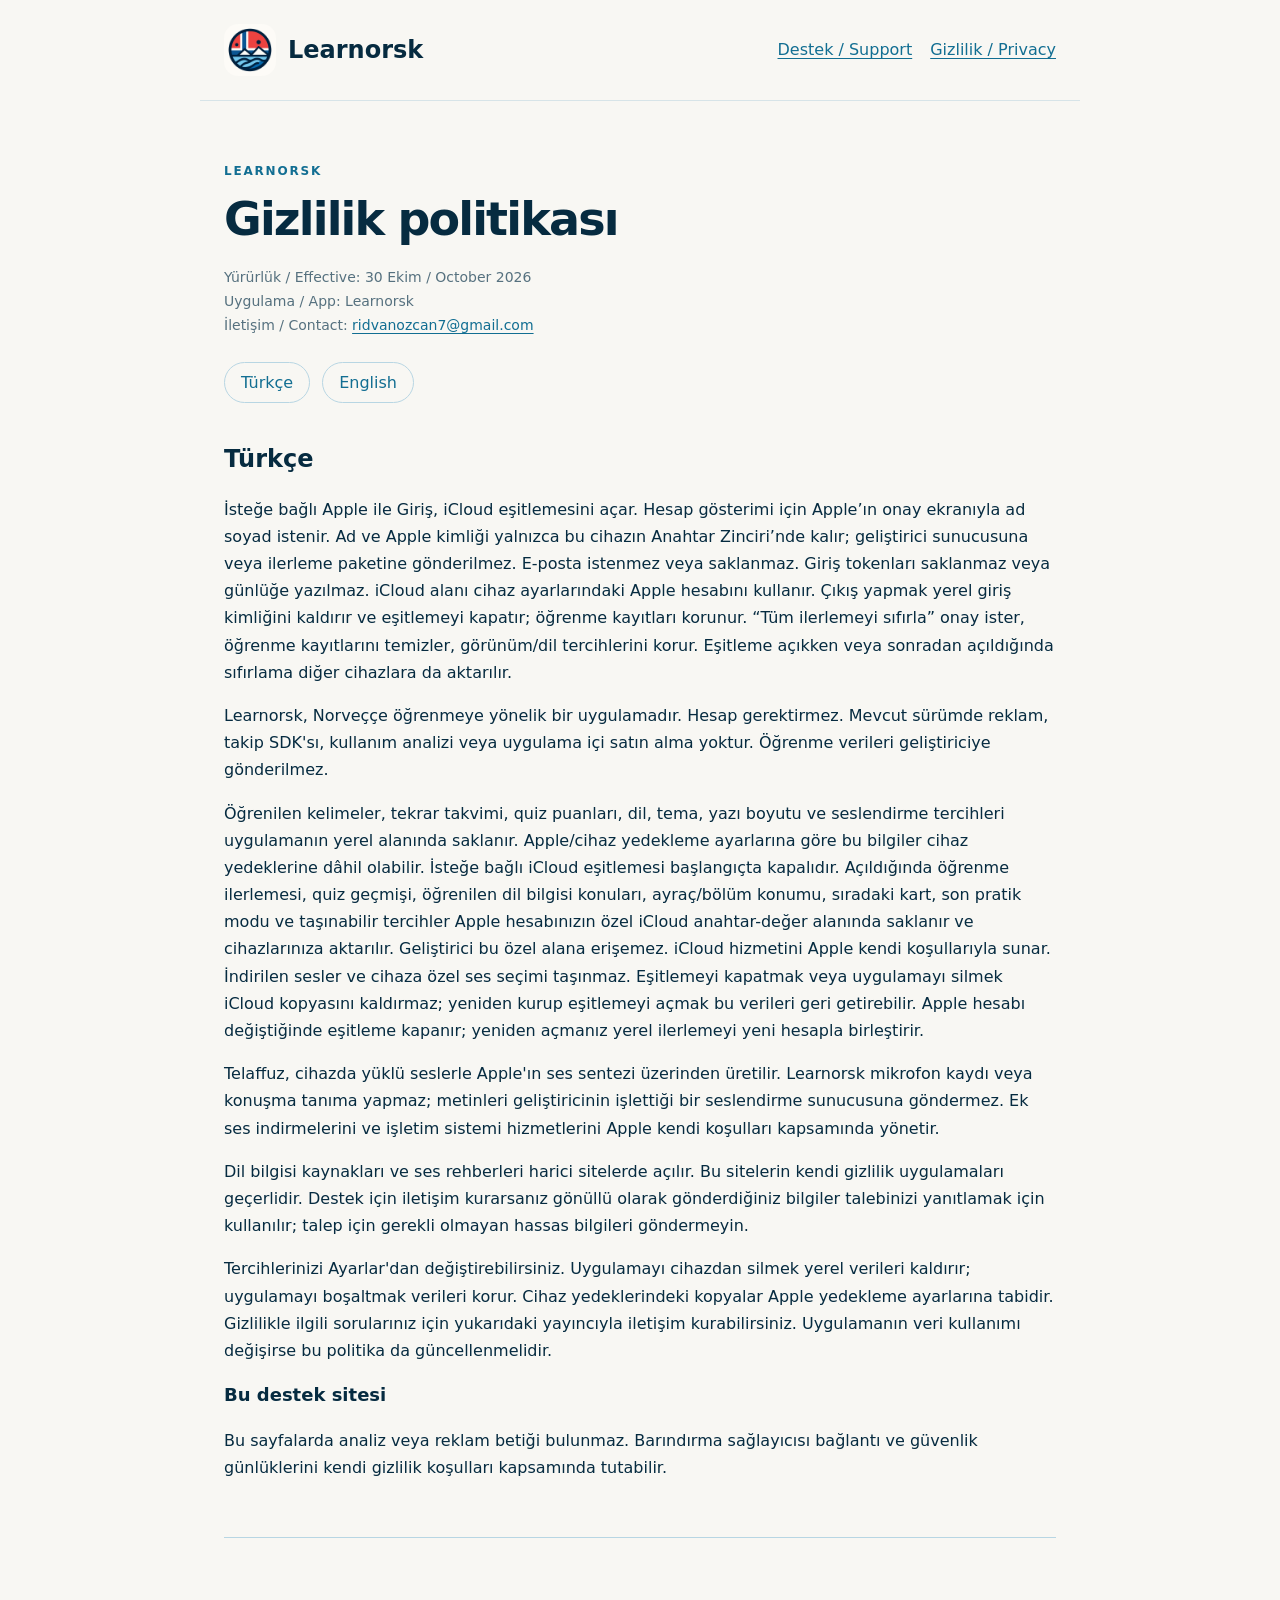
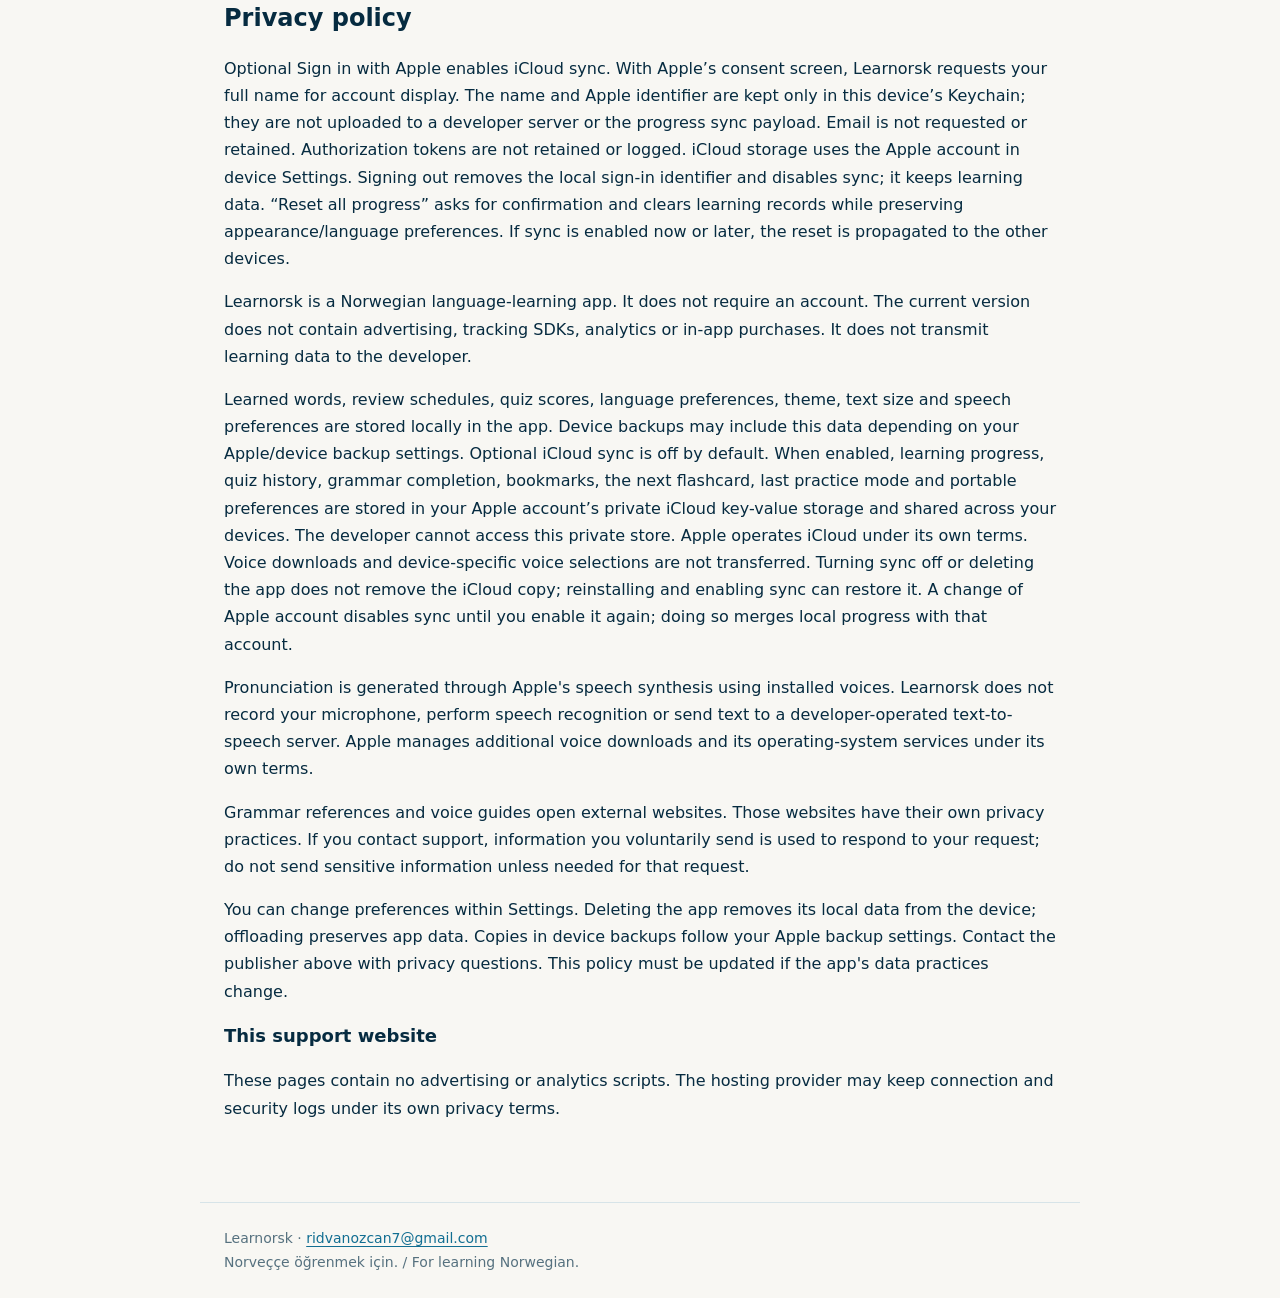
==== commit c4222f9d: "Use Apple-provided full name without manual profile entry" ====
--- a/privacy.html
+++ b/privacy.html
@@ -1,9 +1,9 @@
-<!doctype html><html lang="tr"><head><meta charset="utf-8"><meta name="viewport" content="width=device-width, initial-scale=1"><meta name="description" content="Learnorsk gizlilik politikası. Learnorsk privacy policy."><meta http-equiv="Content-Security-Policy" content="default-src 'none'; img-src 'self'; style-src 'self'; base-uri 'none'; form-action 'none'"><title>Gizlilik / Privacy · Learnorsk</title><link rel="stylesheet" href="styles.css"><link rel="icon" href="brand.png"></head><body><header><a class="brand" href="index.html"><img src="brand.png" alt="" width="52" height="52">Learnorsk</a><nav aria-label="Sayfalar"><a href="index.html">Destek / Support</a><a href="privacy.html">Gizlilik / Privacy</a></nav></header><main><p class="eyebrow">Learnorsk</p><h1>Gizlilik politikası</h1><p class="muted">Yürürlük / Effective: 30 Ekim / October 2026<br>Uygulama / App: Learnorsk<br>İletişim / Contact: <a href="mailto:ridvanozcan7@gmail.com">ridvanozcan7@gmail.com</a></p><div class="languages"><a href="#tr" lang="tr">Türkçe</a><a href="#en" lang="en">English</a></div><section id="tr"><h2>Türkçe</h2><p>İsteğe bağlı Apple ile Giriş, iCloud eşitlemesini açar. Hesap gösterimi için Apple’ın onay ekranıyla ad soyad istenir. Apple sonraki girişlerde adınızı göndermeyebilir; bu durumda Ayarlar’dan uygulamada görünecek adı ekleyebilir veya düzenleyebilirsiniz. Ad ve Apple kimliği yalnızca bu cihazın Anahtar Zinciri’nde kalır; geliştirici sunucusuna veya ilerleme paketine gönderilmez. E-posta istenmez veya saklanmaz. Giriş tokenları saklanmaz veya günlüğe yazılmaz. iCloud alanı cihaz ayarlarındaki Apple hesabını kullanır. Çıkış yapmak yerel giriş kimliğini kaldırır ve eşitlemeyi kapatır; öğrenme kayıtları korunur. “Tüm ilerlemeyi sıfırla” onay ister, öğrenme kayıtlarını temizler, görünüm/dil tercihlerini korur. Eşitleme açıkken veya sonradan açıldığında sıfırlama diğer cihazlara da aktarılır.</p>
+<!doctype html><html lang="tr"><head><meta charset="utf-8"><meta name="viewport" content="width=device-width, initial-scale=1"><meta name="description" content="Learnorsk gizlilik politikası. Learnorsk privacy policy."><meta http-equiv="Content-Security-Policy" content="default-src 'none'; img-src 'self'; style-src 'self'; base-uri 'none'; form-action 'none'"><title>Gizlilik / Privacy · Learnorsk</title><link rel="stylesheet" href="styles.css"><link rel="icon" href="brand.png"></head><body><header><a class="brand" href="index.html"><img src="brand.png" alt="" width="52" height="52">Learnorsk</a><nav aria-label="Sayfalar"><a href="index.html">Destek / Support</a><a href="privacy.html">Gizlilik / Privacy</a></nav></header><main><p class="eyebrow">Learnorsk</p><h1>Gizlilik politikası</h1><p class="muted">Yürürlük / Effective: 30 Ekim / October 2026<br>Uygulama / App: Learnorsk<br>İletişim / Contact: <a href="mailto:ridvanozcan7@gmail.com">ridvanozcan7@gmail.com</a></p><div class="languages"><a href="#tr" lang="tr">Türkçe</a><a href="#en" lang="en">English</a></div><section id="tr"><h2>Türkçe</h2><p>İsteğe bağlı Apple ile Giriş, iCloud eşitlemesini açar. Hesap gösterimi için Apple’ın onay ekranıyla ad soyad istenir. Ad ve Apple kimliği yalnızca bu cihazın Anahtar Zinciri’nde kalır; geliştirici sunucusuna veya ilerleme paketine gönderilmez. E-posta istenmez veya saklanmaz. Giriş tokenları saklanmaz veya günlüğe yazılmaz. iCloud alanı cihaz ayarlarındaki Apple hesabını kullanır. Çıkış yapmak yerel giriş kimliğini kaldırır ve eşitlemeyi kapatır; öğrenme kayıtları korunur. “Tüm ilerlemeyi sıfırla” onay ister, öğrenme kayıtlarını temizler, görünüm/dil tercihlerini korur. Eşitleme açıkken veya sonradan açıldığında sıfırlama diğer cihazlara da aktarılır.</p>
 <p>Learnorsk, Norveççe öğrenmeye yönelik bir uygulamadır. Hesap gerektirmez. Mevcut sürümde reklam, takip SDK&#x27;sı, kullanım analizi veya uygulama içi satın alma yoktur. Öğrenme verileri geliştiriciye gönderilmez.</p>
 <p>Öğrenilen kelimeler, tekrar takvimi, quiz puanları, dil, tema, yazı boyutu ve seslendirme tercihleri uygulamanın yerel alanında saklanır. Apple/cihaz yedekleme ayarlarına göre bu bilgiler cihaz yedeklerine dâhil olabilir. İsteğe bağlı iCloud eşitlemesi başlangıçta kapalıdır. Açıldığında öğrenme ilerlemesi, quiz geçmişi, öğrenilen dil bilgisi konuları, ayraç/bölüm konumu, sıradaki kart, son pratik modu ve taşınabilir tercihler Apple hesabınızın özel iCloud anahtar-değer alanında saklanır ve cihazlarınıza aktarılır. Geliştirici bu özel alana erişemez. iCloud hizmetini Apple kendi koşullarıyla sunar. İndirilen sesler ve cihaza özel ses seçimi taşınmaz. Eşitlemeyi kapatmak veya uygulamayı silmek iCloud kopyasını kaldırmaz; yeniden kurup eşitlemeyi açmak bu verileri geri getirebilir. Apple hesabı değiştiğinde eşitleme kapanır; yeniden açmanız yerel ilerlemeyi yeni hesapla birleştirir.</p>
 <p>Telaffuz, cihazda yüklü seslerle Apple&#x27;ın ses sentezi üzerinden üretilir. Learnorsk mikrofon kaydı veya konuşma tanıma yapmaz; metinleri geliştiricinin işlettiği bir seslendirme sunucusuna göndermez. Ek ses indirmelerini ve işletim sistemi hizmetlerini Apple kendi koşulları kapsamında yönetir.</p>
 <p>Dil bilgisi kaynakları ve ses rehberleri harici sitelerde açılır. Bu sitelerin kendi gizlilik uygulamaları geçerlidir. Destek için iletişim kurarsanız gönüllü olarak gönderdiğiniz bilgiler talebinizi yanıtlamak için kullanılır; talep için gerekli olmayan hassas bilgileri göndermeyin.</p>
-<p>Tercihlerinizi Ayarlar&#x27;dan değiştirebilirsiniz. Uygulamayı cihazdan silmek yerel verileri kaldırır; uygulamayı boşaltmak verileri korur. Cihaz yedeklerindeki kopyalar Apple yedekleme ayarlarına tabidir. Gizlilikle ilgili sorularınız için yukarıdaki yayıncıyla iletişim kurabilirsiniz. Uygulamanın veri kullanımı değişirse bu politika da güncellenmelidir.</p><h3>Bu destek sitesi</h3><p>Bu sayfalarda analiz veya reklam betiği bulunmaz. Barındırma sağlayıcısı bağlantı ve güvenlik günlüklerini kendi gizlilik koşulları kapsamında tutabilir.</p></section><section id="en" class="english" lang="en"><h2>Privacy policy</h2><p>Optional Sign in with Apple enables iCloud sync. With Apple’s consent screen, Learnorsk requests your full name for account display. If Apple omits your name on a later sign-in, you can add or edit the display name in Settings. The name and Apple identifier are kept only in this device’s Keychain; they are not uploaded to a developer server or the progress sync payload. Email is not requested or retained. Authorization tokens are not retained or logged. iCloud storage uses the Apple account in device Settings. Signing out removes the local sign-in identifier and disables sync; it keeps learning data. “Reset all progress” asks for confirmation and clears learning records while preserving appearance/language preferences. If sync is enabled now or later, the reset is propagated to the other devices.</p>
+<p>Tercihlerinizi Ayarlar&#x27;dan değiştirebilirsiniz. Uygulamayı cihazdan silmek yerel verileri kaldırır; uygulamayı boşaltmak verileri korur. Cihaz yedeklerindeki kopyalar Apple yedekleme ayarlarına tabidir. Gizlilikle ilgili sorularınız için yukarıdaki yayıncıyla iletişim kurabilirsiniz. Uygulamanın veri kullanımı değişirse bu politika da güncellenmelidir.</p><h3>Bu destek sitesi</h3><p>Bu sayfalarda analiz veya reklam betiği bulunmaz. Barındırma sağlayıcısı bağlantı ve güvenlik günlüklerini kendi gizlilik koşulları kapsamında tutabilir.</p></section><section id="en" class="english" lang="en"><h2>Privacy policy</h2><p>Optional Sign in with Apple enables iCloud sync. With Apple’s consent screen, Learnorsk requests your full name for account display. The name and Apple identifier are kept only in this device’s Keychain; they are not uploaded to a developer server or the progress sync payload. Email is not requested or retained. Authorization tokens are not retained or logged. iCloud storage uses the Apple account in device Settings. Signing out removes the local sign-in identifier and disables sync; it keeps learning data. “Reset all progress” asks for confirmation and clears learning records while preserving appearance/language preferences. If sync is enabled now or later, the reset is propagated to the other devices.</p>
 <p>Learnorsk is a Norwegian language-learning app. It does not require an account. The current version does not contain advertising, tracking SDKs, analytics or in-app purchases. It does not transmit learning data to the developer.</p>
 <p>Learned words, review schedules, quiz scores, language preferences, theme, text size and speech preferences are stored locally in the app. Device backups may include this data depending on your Apple/device backup settings. Optional iCloud sync is off by default. When enabled, learning progress, quiz history, grammar completion, bookmarks, the next flashcard, last practice mode and portable preferences are stored in your Apple account’s private iCloud key-value storage and shared across your devices. The developer cannot access this private store. Apple operates iCloud under its own terms. Voice downloads and device-specific voice selections are not transferred. Turning sync off or deleting the app does not remove the iCloud copy; reinstalling and enabling sync can restore it. A change of Apple account disables sync until you enable it again; doing so merges local progress with that account.</p>
 <p>Pronunciation is generated through Apple&#x27;s speech synthesis using installed voices. Learnorsk does not record your microphone, perform speech recognition or send text to a developer-operated text-to-speech server. Apple manages additional voice downloads and its operating-system services under its own terms.</p>
